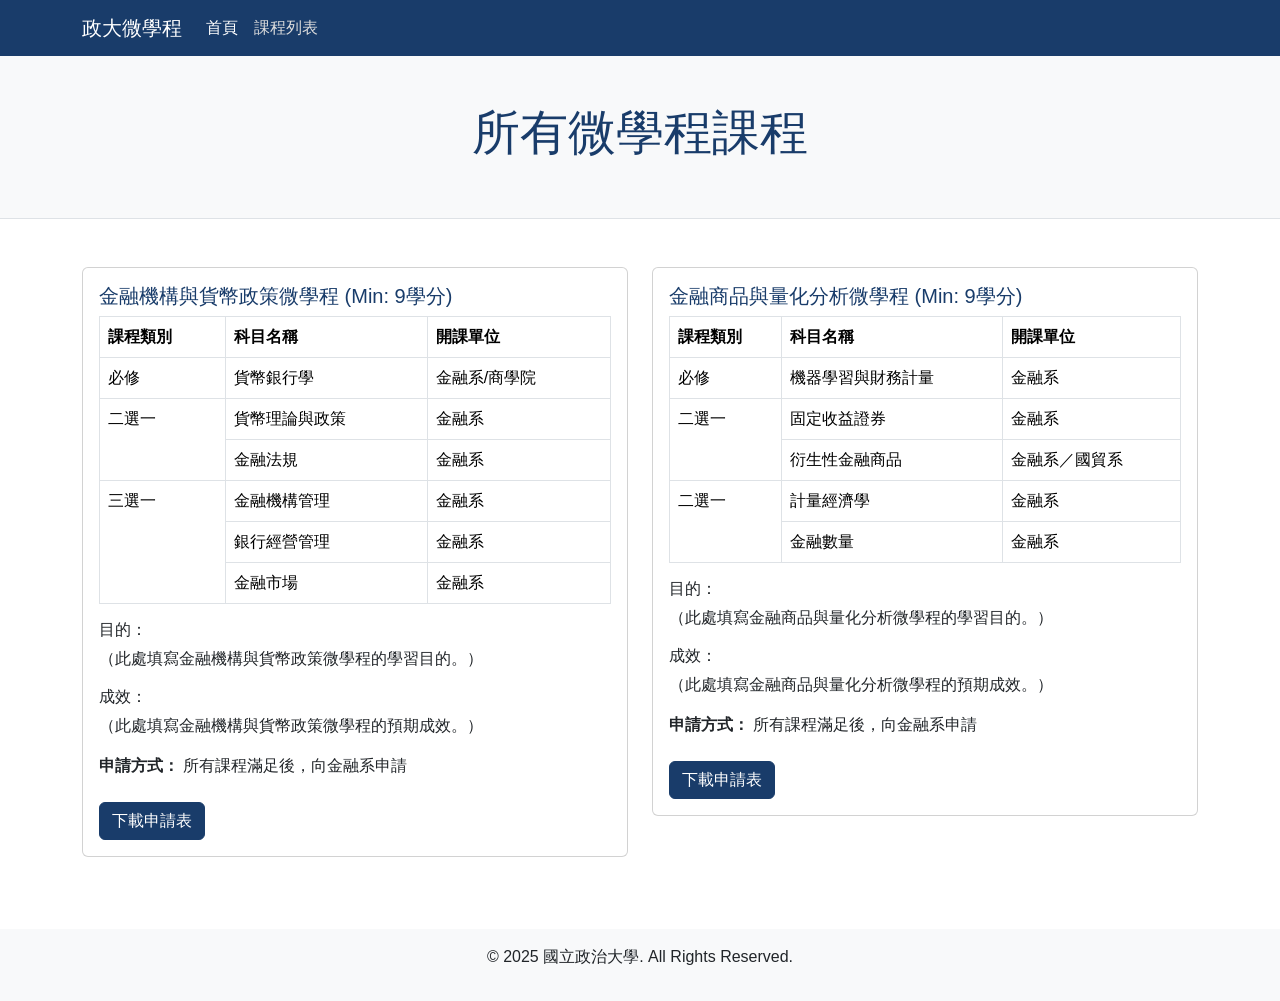
==== courses.html @ 25c5109f "feat: Implement initial version of micro-program website - Create and style pages for introducing NC" ====
<!DOCTYPE html>
<html lang="zh-Hant">
<head>
    <meta charset="UTF-8">
    <meta name="viewport" content="width=device-width, initial-scale=1.0">
    <title>課程列表 - 政大微學程</title>
    <link href="https://cdn.jsdelivr.net/npm/bootstrap@5.3.3/dist/css/bootstrap.min.css" rel="stylesheet">
    <link rel="stylesheet" href="style.css">
</head>
<body>

    <nav class="navbar navbar-expand-lg navbar-dark bg-primary-nccu">
        <div class="container">
            <a class="navbar-brand" href="index.html">政大微學程</a>
            <button class="navbar-toggler" type="button" data-bs-toggle="collapse" data-bs-target="#navbarNav" aria-controls="navbarNav" aria-expanded="false" aria-label="Toggle navigation">
                <span class="navbar-toggler-icon"></span>
            </button>
            <div class="collapse navbar-collapse" id="navbarNav">
                <ul class="navbar-nav">
                    <li class="nav-item">
                        <a class="nav-link" href="index.html">首頁</a>
                    </li>
                    <li class="nav-item">
                        <a class="nav-link active" aria-current="page" href="courses.html">課程列表</a>
                    </li>
                </ul>
            </div>
        </div>
    </nav>

    <header class="page-header text-center py-5">
        <div class="container">
            <h1 class="display-5">所有微學程課程</h1>
        </div>
    </header>

    <main class="container my-5">
        <div class="row">
            <!-- 金融機構與貨幣政策微學程 -->
            <div class="col-md-6 mb-4">
                <div class="card">
                    <div class="card-body">
                        <h5 class="card-title">金融機構與貨幣政策微學程 (Min: 9學分)</h5>
                        <table class="table table-bordered">
                            <thead>
                                <tr>
                                    <th>課程類別</th>
                                    <th>科目名稱</th>
                                    <th>開課單位</th>
                                </tr>
                            </thead>
                            <tbody>
                                <tr>
                                    <td>必修</td>
                                    <td>貨幣銀行學</td>
                                    <td>金融系/商學院</td>
                                </tr>
                                <tr>
                                    <td rowspan="2">二選一</td>
                                    <td>貨幣理論與政策</td>
                                    <td>金融系</td>
                                </tr>
                                <tr>
                                    <td>金融法規</td>
                                    <td>金融系</td>
                                </tr>
                                <tr>
                                    <td rowspan="3">三選一</td>
                                    <td>金融機構管理</td>
                                    <td>金融系</td>
                                </tr>
                                <tr>
                                    <td>銀行經營管理</td>
                                    <td>金融系</td>
                                </tr>
                                <tr>
                                    <td>金融市場</td>
                                    <td>金融系</td>
                                </tr>
                            </tbody>
                        </table>
                        <h6>目的：</h6>
                        <p class="card-text">（此處填寫金融機構與貨幣政策微學程的學習目的。）</p>
                        <h6>成效：</h6>
                        <p class="card-text">（此處填寫金融機構與貨幣政策微學程的預期成效。）</p>
                        <p class="card-text"><strong>申請方式：</strong> 所有課程滿足後，向金融系申請</p>
                        <a href="金融系微學程結業證明申請表.doc" class="btn btn-primary mt-2" download>下載申請表</a>
                    </div>
                </div>
            </div>
            <!-- 金融商品與量化分析微學程 -->
            <div class="col-md-6 mb-4">
                <div class="card">
                    <div class="card-body">
                        <h5 class="card-title">金融商品與量化分析微學程 (Min: 9學分)</h5>
                        <table class="table table-bordered">
                            <thead>
                                <tr>
                                    <th>課程類別</th>
                                    <th>科目名稱</th>
                                    <th>開課單位</th>
                                </tr>
                            </thead>
                            <tbody>
                                <tr>
                                    <td>必修</td>
                                    <td>機器學習與財務計量</td>
                                    <td>金融系</td>
                                </tr>
                                <tr>
                                    <td rowspan="2">二選一</td>
                                    <td>固定收益證券</td>
                                    <td>金融系</td>
                                </tr>
                                <tr>
                                    <td>衍生性金融商品</td>
                                    <td>金融系／國貿系</td>
                                </tr>
                                <tr>
                                    <td rowspan="2">二選一</td>
                                    <td>計量經濟學</td>
                                    <td>金融系</td>
                                </tr>
                                <tr>
                                    <td>金融數量</td>
                                    <td>金融系</td>
                                </tr>
                            </tbody>
                        </table>
                        <h6>目的：</h6>
                        <p class="card-text">（此處填寫金融商品與量化分析微學程的學習目的。）</p>
                        <h6>成效：</h6>
                        <p class="card-text">（此處填寫金融商品與量化分析微學程的預期成效。）</p>
                        <p class="card-text"><strong>申請方式：</strong> 所有課程滿足後，向金融系申請</p>
                        <a href="金融系微學程結業證明申請表.doc" class="btn btn-primary mt-2" download>下載申請表</a>
                    </div>
                </div>
            </div>
        </div>
    </main>

    <footer class="bg-light text-center py-3">
        <p>&copy; 2025 國立政治大學. All Rights Reserved.</p>
    </footer>

    <script src="https://cdn.jsdelivr.net/npm/bootstrap@5.3.3/dist/js/bootstrap.bundle.min.js"></script>
</body>
</html>
---- style.css ----
/*
 * NCCU College of Commerce Theme
 * Primary Color: #193C6A (Dark Blue)
 * Accent Color: #2A65B1 (Lighter Blue)
 */

/* --- General Style Overrides --- */
body {
    font-family: 'Helvetica Neue', Helvetica, Arial, sans-serif;
}

/* --- Navbar --- */
.navbar.bg-primary-nccu {
    background-color: #193C6A !important;
}

.navbar.bg-primary-nccu .navbar-brand,
.navbar.bg-primary-nccu .nav-link {
    color: #ffffff !important;
}

.navbar.bg-primary-nccu .nav-link.active,
.navbar.bg-primary-nccu .nav-link:hover {
    color: #dddddd !important;
}

/* --- Hero Section (index.html) --- */
.hero-section {
    background-color: #193C6A;
    color: white;
}

/* --- Page Header (courses.html) --- */
.page-header {
    background-color: #f8f9fa; /* Bootstrap light gray */
    border-bottom: 1px solid #dee2e6;
}

.page-header h1 {
    color: #193C6A;
}

/* --- Buttons --- */
.btn-primary {
    background-color: #193C6A;
    border-color: #193C6A;
}

.btn-primary:hover {
    background-color: #2A65B1;
    border-color: #2A65B1;
}

/* --- Links --- */
a {
    color: #193C6A;
}

a:hover {
    color: #2A65B1;
}

/* --- Card & Table --- */
.card-title {
    color: #193C6A;
}

.table thead {
    background-color: #193C6A !important;
    color: white;
}
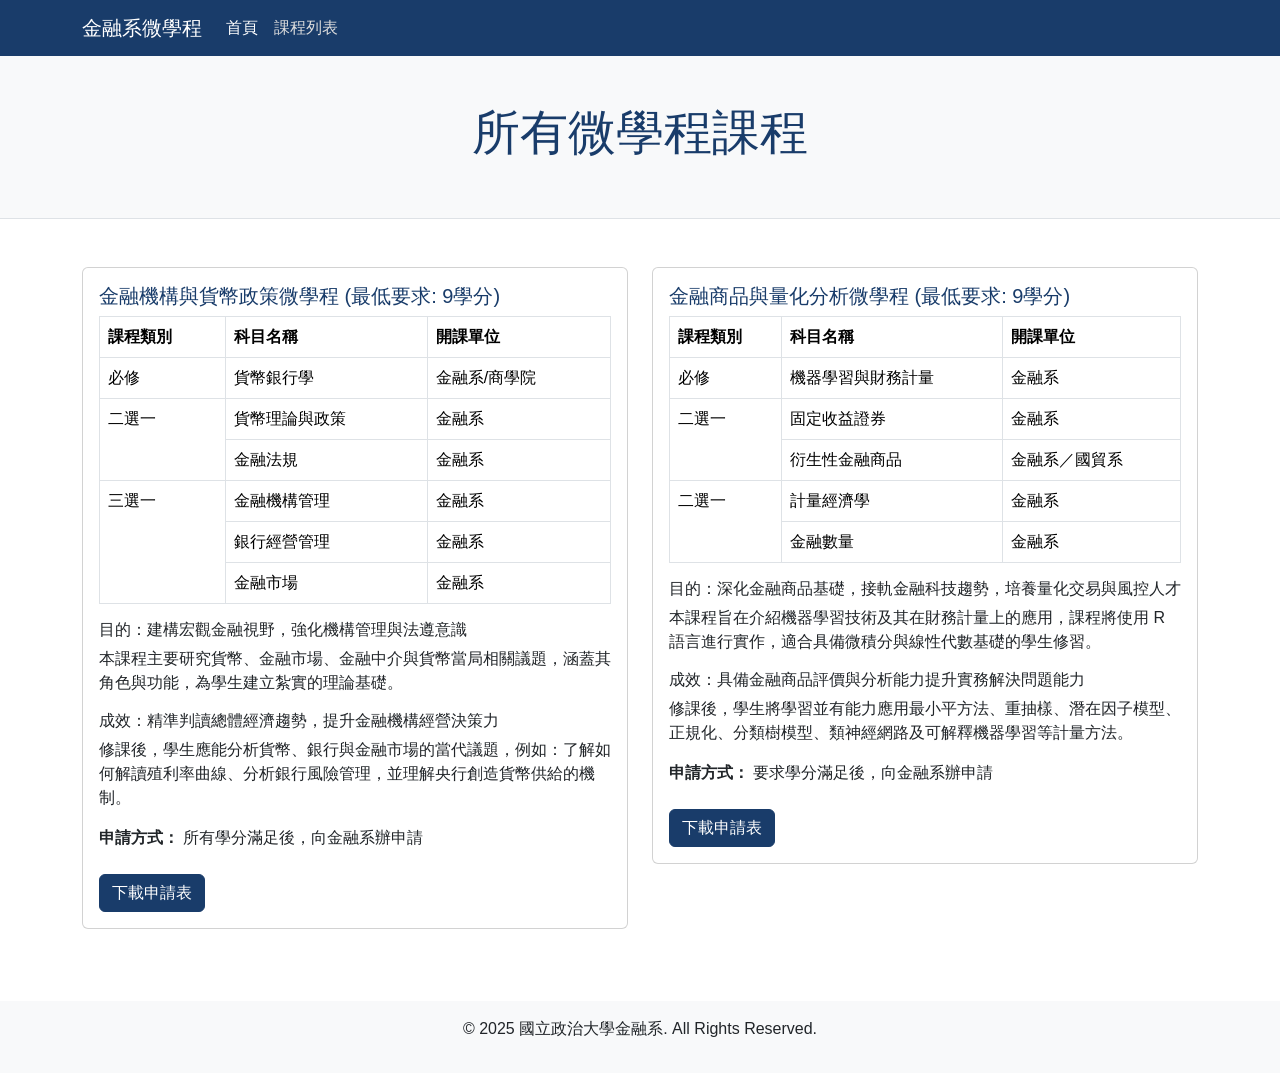
==== commit dc2fd83c: "feat: increase icon size in advantages section" ====
--- a/courses.html
+++ b/courses.html
@@ -3,7 +3,7 @@
 <head>
     <meta charset="UTF-8">
     <meta name="viewport" content="width=device-width, initial-scale=1.0">
-    <title>課程列表 - 政大微學程</title>
+    <title>課程列表 - 金融系微學程</title>
     <link href="https://cdn.jsdelivr.net/npm/bootstrap@5.3.3/dist/css/bootstrap.min.css" rel="stylesheet">
     <link rel="stylesheet" href="style.css">
 </head>
@@ -11,7 +11,7 @@
 
     <nav class="navbar navbar-expand-lg navbar-dark bg-primary-nccu">
         <div class="container">
-            <a class="navbar-brand" href="index.html">政大微學程</a>
+            <a class="navbar-brand" href="index.html">金融系微學程</a>
             <button class="navbar-toggler" type="button" data-bs-toggle="collapse" data-bs-target="#navbarNav" aria-controls="navbarNav" aria-expanded="false" aria-label="Toggle navigation">
                 <span class="navbar-toggler-icon"></span>
             </button>
@@ -40,7 +40,7 @@
             <div class="col-md-6 mb-4">
                 <div class="card">
                     <div class="card-body">
-                        <h5 class="card-title">金融機構與貨幣政策微學程 (Min: 9學分)</h5>
+                        <h5 class="card-title">金融機構與貨幣政策微學程 (最低要求: 9學分)</h5>
                         <table class="table table-bordered">
                             <thead>
                                 <tr>
@@ -79,11 +79,11 @@
                                 </tr>
                             </tbody>
                         </table>
-                        <h6>目的：</h6>
-                        <p class="card-text">（此處填寫金融機構與貨幣政策微學程的學習目的。）</p>
-                        <h6>成效：</h6>
-                        <p class="card-text">（此處填寫金融機構與貨幣政策微學程的預期成效。）</p>
-                        <p class="card-text"><strong>申請方式：</strong> 所有課程滿足後，向金融系申請</p>
+                        <h6>目的：建構宏觀金融視野，強化機構管理與法遵意識</h6>
+                        <p class="card-text">本課程主要研究貨幣、金融市場、金融中介與貨幣當局相關議題，涵蓋其角色與功能，為學生建立紮實的理論基礎。</p>
+                        <h6>成效：精準判讀總體經濟趨勢，提升金融機構經營決策力</h6>
+                        <p class="card-text">修課後，學生應能分析貨幣、銀行與金融市場的當代議題，例如：了解如何解讀殖利率曲線、分析銀行風險管理，並理解央行創造貨幣供給的機制。</p>
+                        <p class="card-text"><strong>申請方式：</strong> 所有學分滿足後，向金融系辦申請</p>
                         <a href="金融系微學程結業證明申請表.doc" class="btn btn-primary mt-2" download>下載申請表</a>
                     </div>
                 </div>
@@ -92,7 +92,7 @@
             <div class="col-md-6 mb-4">
                 <div class="card">
                     <div class="card-body">
-                        <h5 class="card-title">金融商品與量化分析微學程 (Min: 9學分)</h5>
+                        <h5 class="card-title">金融商品與量化分析微學程 (最低要求: 9學分)</h5>
                         <table class="table table-bordered">
                             <thead>
                                 <tr>
@@ -127,11 +127,11 @@
                                 </tr>
                             </tbody>
                         </table>
-                        <h6>目的：</h6>
-                        <p class="card-text">（此處填寫金融商品與量化分析微學程的學習目的。）</p>
-                        <h6>成效：</h6>
-                        <p class="card-text">（此處填寫金融商品與量化分析微學程的預期成效。）</p>
-                        <p class="card-text"><strong>申請方式：</strong> 所有課程滿足後，向金融系申請</p>
+                        <h6>目的：深化金融商品基礎，接軌金融科技趨勢，培養量化交易與風控人才</h6>
+                        <p class="card-text">本課程旨在介紹機器學習技術及其在財務計量上的應用，課程將使用 R 語言進行實作，適合具備微積分與線性代數基礎的學生修習。</p>
+                        <h6>成效：具備金融商品評價與分析能力提升實務解決問題能力</h6>
+                        <p class="card-text">修課後，學生將學習並有能力應用最小平方法、重抽樣、潛在因子模型、正規化、分類樹模型、類神經網路及可解釋機器學習等計量方法。</p>
+                        <p class="card-text"><strong>申請方式：</strong> 要求學分滿足後，向金融系辦申請</p>
                         <a href="金融系微學程結業證明申請表.doc" class="btn btn-primary mt-2" download>下載申請表</a>
                     </div>
                 </div>
@@ -140,7 +140,7 @@
     </main>
 
     <footer class="bg-light text-center py-3">
-        <p>&copy; 2025 國立政治大學. All Rights Reserved.</p>
+        <p>&copy; 2025 國立政治大學金融系. All Rights Reserved.</p>
     </footer>
 
     <script src="https://cdn.jsdelivr.net/npm/bootstrap@5.3.3/dist/js/bootstrap.bundle.min.js"></script>
--- a/style.css
+++ b/style.css
@@ -7,6 +7,12 @@
 /* --- General Style Overrides --- */
 body {
     font-family: 'Helvetica Neue', Helvetica, Arial, sans-serif;
+}
+
+h2, h3 {
+    color: #193C6A;
+    font-weight: bold;
+    margin-bottom: 1rem;
 }
 
 /* --- Navbar --- */
@@ -60,6 +66,31 @@
     color: #2A65B1;
 }
 
+/* --- Advantage Cards (index.html) --- */
+.advantage-card {
+    padding: 2rem;
+    border: 1px solid #e9ecef;
+    border-radius: 0.5rem;
+    background-color: #fff;
+    box-shadow: 0 4px 8px rgba(0, 0, 0, 0.05);
+    transition: transform 0.3s ease, box-shadow 0.3s ease;
+}
+
+.advantage-card:hover {
+    transform: translateY(-5px);
+    box-shadow: 0 8px 16px rgba(0, 0, 0, 0.1);
+}
+
+.advantage-card i {
+    color: #193C6A;
+}
+
+.advantage-card h4 {
+    color: #193C6A;
+    font-weight: bold;
+    margin-top: 1rem;
+}
+
 /* --- Card & Table --- */
 .card-title {
     color: #193C6A;
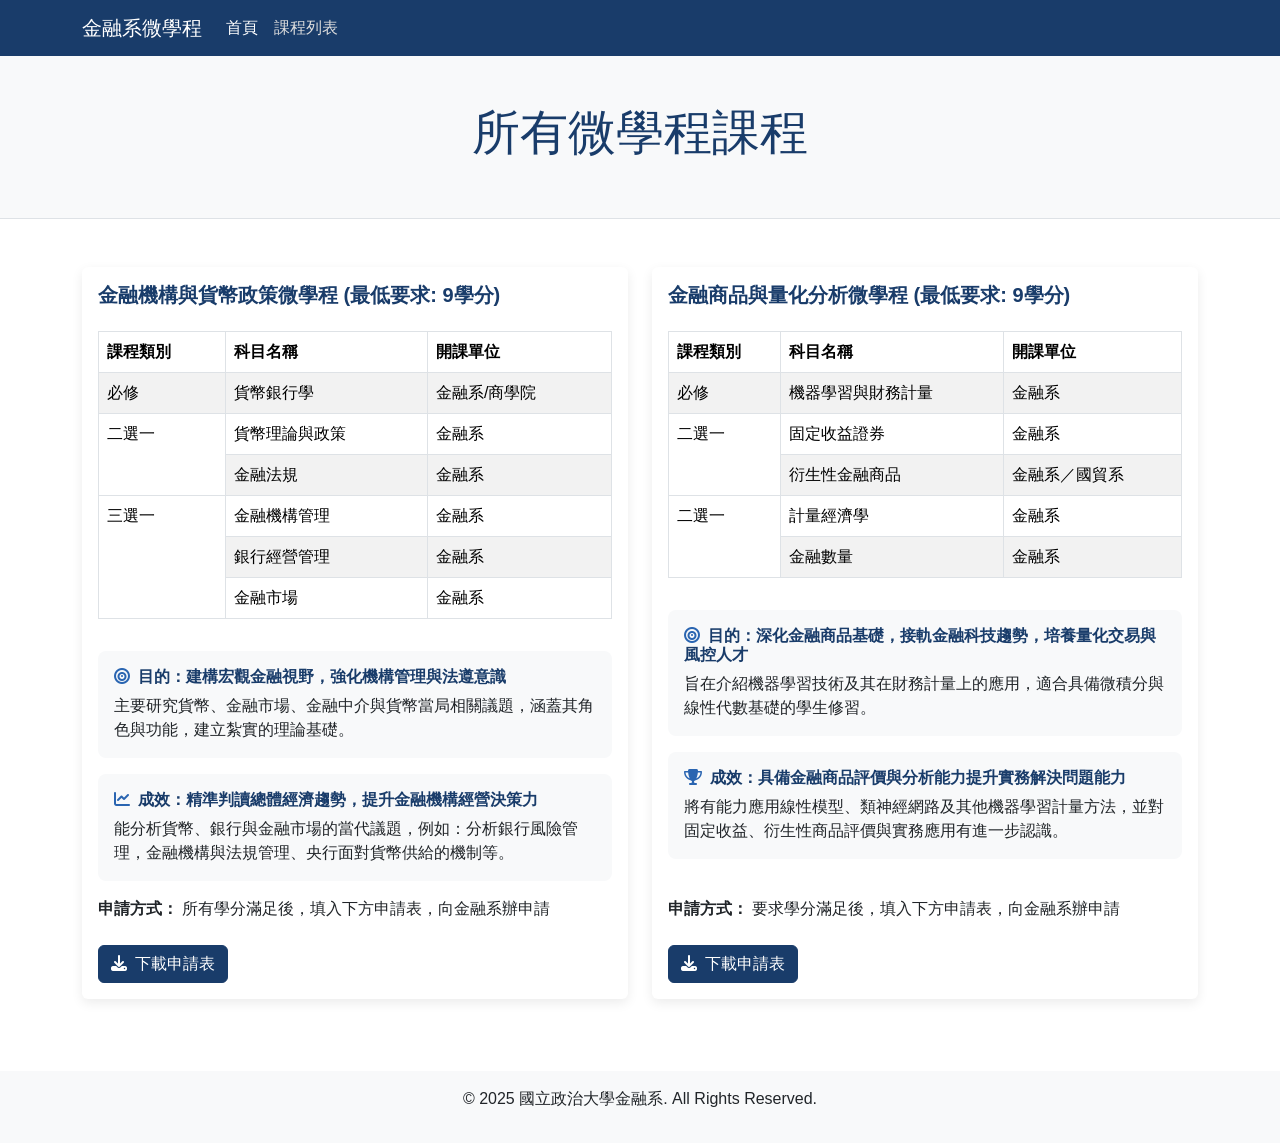
==== commit 1287ffb7: "feat: beautify courses page" ====
--- a/courses.html
+++ b/courses.html
@@ -6,6 +6,7 @@
     <title>課程列表 - 金融系微學程</title>
     <link href="https://cdn.jsdelivr.net/npm/bootstrap@5.3.3/dist/css/bootstrap.min.css" rel="stylesheet">
     <link rel="stylesheet" href="style.css">
+    <link rel="stylesheet" href="https://cdnjs.cloudflare.com/ajax/libs/font-awesome/6.5.1/css/all.min.css">
 </head>
 <body>
 
@@ -37,102 +38,118 @@
     <main class="container my-5">
         <div class="row">
             <!-- 金融機構與貨幣政策微學程 -->
-            <div class="col-md-6 mb-4">
-                <div class="card">
-                    <div class="card-body">
+            <div class="col-lg-6 mb-4">
+                <div class="card h-100">
+                    <div class="card-body d-flex flex-column">
                         <h5 class="card-title">金融機構與貨幣政策微學程 (最低要求: 9學分)</h5>
-                        <table class="table table-bordered">
-                            <thead>
-                                <tr>
-                                    <th>課程類別</th>
-                                    <th>科目名稱</th>
-                                    <th>開課單位</th>
-                                </tr>
-                            </thead>
-                            <tbody>
-                                <tr>
-                                    <td>必修</td>
-                                    <td>貨幣銀行學</td>
-                                    <td>金融系/商學院</td>
-                                </tr>
-                                <tr>
-                                    <td rowspan="2">二選一</td>
-                                    <td>貨幣理論與政策</td>
-                                    <td>金融系</td>
-                                </tr>
-                                <tr>
-                                    <td>金融法規</td>
-                                    <td>金融系</td>
-                                </tr>
-                                <tr>
-                                    <td rowspan="3">三選一</td>
-                                    <td>金融機構管理</td>
-                                    <td>金融系</td>
-                                </tr>
-                                <tr>
-                                    <td>銀行經營管理</td>
-                                    <td>金融系</td>
-                                </tr>
-                                <tr>
-                                    <td>金融市場</td>
-                                    <td>金融系</td>
-                                </tr>
-                            </tbody>
-                        </table>
-                        <h6>目的：建構宏觀金融視野，強化機構管理與法遵意識</h6>
-                        <p class="card-text">本課程主要研究貨幣、金融市場、金融中介與貨幣當局相關議題，涵蓋其角色與功能，為學生建立紮實的理論基礎。</p>
-                        <h6>成效：精準判讀總體經濟趨勢，提升金融機構經營決策力</h6>
-                        <p class="card-text">修課後，學生應能分析貨幣、銀行與金融市場的當代議題，例如：了解如何解讀殖利率曲線、分析銀行風險管理，並理解央行創造貨幣供給的機制。</p>
-                        <p class="card-text"><strong>申請方式：</strong> 所有學分滿足後，向金融系辦申請</p>
-                        <a href="金融系微學程結業證明申請表.doc" class="btn btn-primary mt-2" download>下載申請表</a>
+                        <div class="table-responsive">
+                            <table class="table table-bordered table-striped table-hover">
+                                <thead>
+                                    <tr>
+                                        <th>課程類別</th>
+                                        <th>科目名稱</th>
+                                        <th>開課單位</th>
+                                    </tr>
+                                </thead>
+                                <tbody>
+                                    <tr>
+                                        <td>必修</td>
+                                        <td>貨幣銀行學</td>
+                                        <td>金融系/商學院</td>
+                                    </tr>
+                                    <tr>
+                                        <td rowspan="2">二選一</td>
+                                        <td>貨幣理論與政策</td>
+                                        <td>金融系</td>
+                                    </tr>
+                                    <tr>
+                                        <td>金融法規</td>
+                                        <td>金融系</td>
+                                    </tr>
+                                    <tr>
+                                        <td rowspan="3">三選一</td>
+                                        <td>金融機構管理</td>
+                                        <td>金融系</td>
+                                    </tr>
+                                    <tr>
+                                        <td>銀行經營管理</td>
+                                        <td>金融系</td>
+                                    </tr>
+                                    <tr>
+                                        <td>金融市場</td>
+                                        <td>金融系</td>
+                                    </tr>
+                                </tbody>
+                            </table>
+                        </div>
+                        <div class="info-section mt-3">
+                            <h6><i class="fas fa-bullseye me-2"></i>目的：建構宏觀金融視野，強化機構管理與法遵意識</h6>
+                            <p class="card-text">主要研究貨幣、金融市場、金融中介與貨幣當局相關議題，涵蓋其角色與功能，建立紮實的理論基礎。</p>
+                        </div>
+                        <div class="info-section mt-3">
+                            <h6><i class="fas fa-chart-line me-2"></i>成效：精準判讀總體經濟趨勢，提升金融機構經營決策力</h6>
+                            <p class="card-text">能分析貨幣、銀行與金融市場的當代議題，例如：分析銀行風險管理，金融機構與法規管理、央行面對貨幣供給的機制等。</p>
+                        </div>
+                        <div class="mt-auto">
+                            <p class="card-text mt-3"><strong>申請方式：</strong> 所有學分滿足後，填入下方申請表，向金融系辦申請</p>
+                            <a href="金融系微學程結業證明申請表.doc" class="btn btn-primary mt-2" download><i class="fas fa-download me-2"></i>下載申請表</a>
+                        </div>
                     </div>
                 </div>
             </div>
             <!-- 金融商品與量化分析微學程 -->
-            <div class="col-md-6 mb-4">
-                <div class="card">
-                    <div class="card-body">
+            <div class="col-lg-6 mb-4">
+                <div class="card h-100">
+                    <div class="card-body d-flex flex-column">
                         <h5 class="card-title">金融商品與量化分析微學程 (最低要求: 9學分)</h5>
-                        <table class="table table-bordered">
-                            <thead>
-                                <tr>
-                                    <th>課程類別</th>
-                                    <th>科目名稱</th>
-                                    <th>開課單位</th>
-                                </tr>
-                            </thead>
-                            <tbody>
-                                <tr>
-                                    <td>必修</td>
-                                    <td>機器學習與財務計量</td>
-                                    <td>金融系</td>
-                                </tr>
-                                <tr>
-                                    <td rowspan="2">二選一</td>
-                                    <td>固定收益證券</td>
-                                    <td>金融系</td>
-                                </tr>
-                                <tr>
-                                    <td>衍生性金融商品</td>
-                                    <td>金融系／國貿系</td>
-                                </tr>
-                                <tr>
-                                    <td rowspan="2">二選一</td>
-                                    <td>計量經濟學</td>
-                                    <td>金融系</td>
-                                </tr>
-                                <tr>
-                                    <td>金融數量</td>
-                                    <td>金融系</td>
-                                </tr>
-                            </tbody>
-                        </table>
-                        <h6>目的：深化金融商品基礎，接軌金融科技趨勢，培養量化交易與風控人才</h6>
-                        <p class="card-text">本課程旨在介紹機器學習技術及其在財務計量上的應用，課程將使用 R 語言進行實作，適合具備微積分與線性代數基礎的學生修習。</p>
-                        <h6>成效：具備金融商品評價與分析能力提升實務解決問題能力</h6>
-                        <p class="card-text">修課後，學生將學習並有能力應用最小平方法、重抽樣、潛在因子模型、正規化、分類樹模型、類神經網路及可解釋機器學習等計量方法。</p>
-                        <p class="card-text"><strong>申請方式：</strong> 要求學分滿足後，向金融系辦申請</p>
-                        <a href="金融系微學程結業證明申請表.doc" class="btn btn-primary mt-2" download>下載申請表</a>
+                        <div class="table-responsive">
+                            <table class="table table-bordered table-striped table-hover">
+                                <thead>
+                                    <tr>
+                                        <th>課程類別</th>
+                                        <th>科目名稱</th>
+                                        <th>開課單位</th>
+                                    </tr>
+                                </thead>
+                                <tbody>
+                                    <tr>
+                                        <td>必修</td>
+                                        <td>機器學習與財務計量</td>
+                                        <td>金融系</td>
+                                    </tr>
+                                    <tr>
+                                        <td rowspan="2">二選一</td>
+                                        <td>固定收益證券</td>
+                                        <td>金融系</td>
+                                    </tr>
+                                    <tr>
+                                        <td>衍生性金融商品</td>
+                                        <td>金融系／國貿系</td>
+                                    </tr>
+                                    <tr>
+                                        <td rowspan="2">二選一</td>
+                                        <td>計量經濟學</td>
+                                        <td>金融系</td>
+                                    </tr>
+                                    <tr>
+                                        <td>金融數量</td>
+                                        <td>金融系</td>
+                                    </tr>
+                                </tbody>
+                            </table>
+                        </div>
+                        <div class="info-section mt-3">
+                            <h6><i class="fas fa-bullseye me-2"></i>目的：深化金融商品基礎，接軌金融科技趨勢，培養量化交易與風控人才</h6>
+                            <p class="card-text">旨在介紹機器學習技術及其在財務計量上的應用，適合具備微積分與線性代數基礎的學生修習。</p>
+                        </div>
+                        <div class="info-section mt-3">
+                            <h6><i class="fas fa-trophy me-2"></i>成效：具備金融商品評價與分析能力提升實務解決問題能力</h6>
+                            <p class="card-text">將有能力應用線性模型、類神經網路及其他機器學習計量方法，並對固定收益、衍生性商品評價與實務應用有進一步認識。</p>
+                        </div>
+                        <div class="mt-auto">
+                            <p class="card-text mt-3"><strong>申請方式：</strong> 要求學分滿足後，填入下方申請表，向金融系辦申請</p>
+                            <a href="金融系微學程結業證明申請表.doc" class="btn btn-primary mt-2" download><i class="fas fa-download me-2"></i>下載申請表</a>
+                        </div>
                     </div>
                 </div>
             </div>
--- a/style.css
+++ b/style.css
@@ -9,11 +9,15 @@
     font-family: 'Helvetica Neue', Helvetica, Arial, sans-serif;
 }
 
-h2, h3 {
+h2, h3, h5, h6 {
     color: #193C6A;
     font-weight: bold;
+}
+
+h2, h3 {
     margin-bottom: 1rem;
 }
+
 
 /* --- Navbar --- */
 .navbar.bg-primary-nccu {
@@ -91,6 +95,28 @@
     margin-top: 1rem;
 }
 
+/* --- Course Page --- */
+.card {
+    border: none;
+    box-shadow: 0 4px 12px rgba(0, 0, 0, 0.08);
+    transition: transform 0.3s ease, box-shadow 0.3s ease;
+}
+
+.card:hover {
+    transform: translateY(-5px);
+    box-shadow: 0 8px 20px rgba(0, 0, 0, 0.12);
+}
+
+.info-section {
+    background-color: #f8f9fa;
+    padding: 1rem;
+    border-radius: 0.5rem;
+}
+
+.info-section h6 i {
+    color: #2A65B1;
+}
+
 /* --- Card & Table --- */
 .card-title {
     color: #193C6A;
@@ -99,4 +125,7 @@
 .table thead {
     background-color: #193C6A !important;
     color: white;
+}
+.table-responsive {
+    margin-top: 1rem;
 }
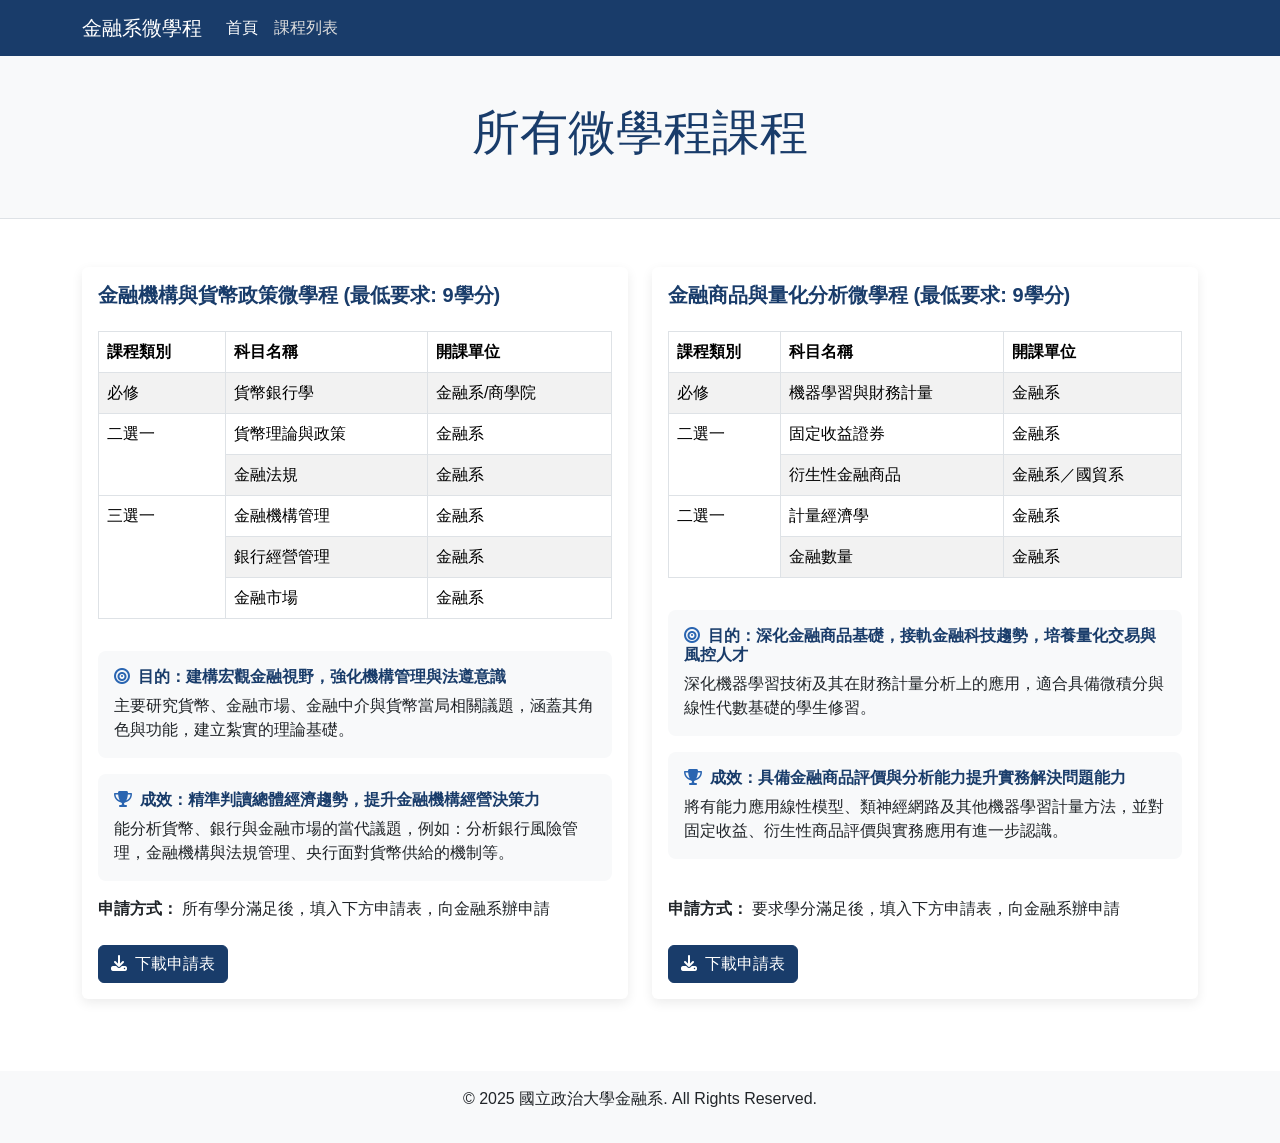
==== commit 941accda: "refactor: update text and icons on pages" ====
--- a/courses.html
+++ b/courses.html
@@ -87,7 +87,7 @@
                             <p class="card-text">主要研究貨幣、金融市場、金融中介與貨幣當局相關議題，涵蓋其角色與功能，建立紮實的理論基礎。</p>
                         </div>
                         <div class="info-section mt-3">
-                            <h6><i class="fas fa-chart-line me-2"></i>成效：精準判讀總體經濟趨勢，提升金融機構經營決策力</h6>
+                            <h6><i class="fas fa-trophy me-2"></i>成效：精準判讀總體經濟趨勢，提升金融機構經營決策力</h6>
                             <p class="card-text">能分析貨幣、銀行與金融市場的當代議題，例如：分析銀行風險管理，金融機構與法規管理、央行面對貨幣供給的機制等。</p>
                         </div>
                         <div class="mt-auto">
@@ -140,7 +140,7 @@
                         </div>
                         <div class="info-section mt-3">
                             <h6><i class="fas fa-bullseye me-2"></i>目的：深化金融商品基礎，接軌金融科技趨勢，培養量化交易與風控人才</h6>
-                            <p class="card-text">旨在介紹機器學習技術及其在財務計量上的應用，適合具備微積分與線性代數基礎的學生修習。</p>
+                            <p class="card-text">深化機器學習技術及其在財務計量分析上的應用，適合具備微積分與線性代數基礎的學生修習。</p>
                         </div>
                         <div class="info-section mt-3">
                             <h6><i class="fas fa-trophy me-2"></i>成效：具備金融商品評價與分析能力提升實務解決問題能力</h6>
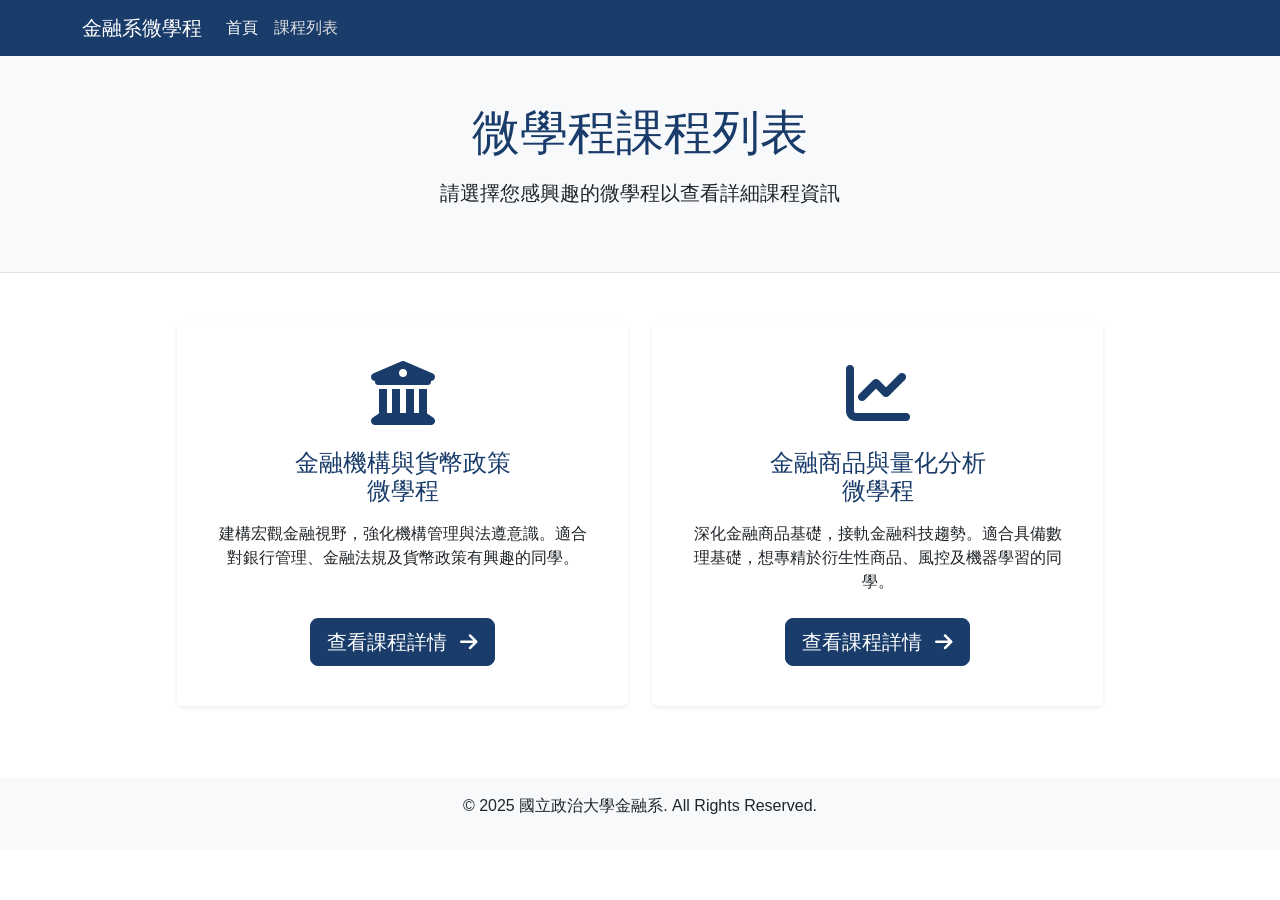
==== commit de7ba4fd: "Add files via upload" ====
--- a/courses.html
+++ b/courses.html
@@ -31,125 +31,41 @@
 
     <header class="page-header text-center py-5">
         <div class="container">
-            <h1 class="display-5">所有微學程課程</h1>
+            <h1 class="display-5">微學程課程列表</h1>
+            <p class="lead mt-3">請選擇您感興趣的微學程以查看詳細課程資訊</p>
         </div>
     </header>
 
     <main class="container my-5">
-        <div class="row">
-            <!-- 金融機構與貨幣政策微學程 -->
-            <div class="col-lg-6 mb-4">
-                <div class="card h-100">
-                    <div class="card-body d-flex flex-column">
-                        <h5 class="card-title">金融機構與貨幣政策微學程 (最低要求: 9學分)</h5>
-                        <div class="table-responsive">
-                            <table class="table table-bordered table-striped table-hover">
-                                <thead>
-                                    <tr>
-                                        <th>課程類別</th>
-                                        <th>科目名稱</th>
-                                        <th>開課單位</th>
-                                    </tr>
-                                </thead>
-                                <tbody>
-                                    <tr>
-                                        <td>必修</td>
-                                        <td>貨幣銀行學</td>
-                                        <td>金融系/商學院</td>
-                                    </tr>
-                                    <tr>
-                                        <td rowspan="2">二選一</td>
-                                        <td>貨幣理論與政策</td>
-                                        <td>金融系</td>
-                                    </tr>
-                                    <tr>
-                                        <td>金融法規</td>
-                                        <td>金融系</td>
-                                    </tr>
-                                    <tr>
-                                        <td rowspan="3">三選一</td>
-                                        <td>金融機構管理</td>
-                                        <td>金融系</td>
-                                    </tr>
-                                    <tr>
-                                        <td>銀行經營管理</td>
-                                        <td>金融系</td>
-                                    </tr>
-                                    <tr>
-                                        <td>金融市場</td>
-                                        <td>金融系</td>
-                                    </tr>
-                                </tbody>
-                            </table>
+        <div class="row justify-content-center">
+            <!-- 金融機構與貨幣政策微學程 Selection Card -->
+            <div class="col-md-5 mb-4">
+                <div class="card h-100 text-center p-4 shadow-sm">
+                    <div class="card-body d-flex flex-column align-items-center">
+                        <div class="mb-4 text-primary">
+                            <i class="fas fa-university fa-4x"></i>
                         </div>
-                        <div class="info-section mt-3">
-                            <h6><i class="fas fa-bullseye me-2"></i>目的：建構宏觀金融視野，強化機構管理與法遵意識</h6>
-                            <p class="card-text">主要研究貨幣、金融市場、金融中介與貨幣當局相關議題，涵蓋其角色與功能，建立紮實的理論基礎。</p>
-                        </div>
-                        <div class="info-section mt-3">
-                            <h6><i class="fas fa-trophy me-2"></i>成效：精準判讀總體經濟趨勢，提升金融機構經營決策力</h6>
-                            <p class="card-text">能分析貨幣、銀行與金融市場的當代議題，例如：分析銀行風險管理，金融機構與法規管理、央行面對貨幣供給的機制等。</p>
-                        </div>
-                        <div class="mt-auto">
-                            <p class="card-text mt-3"><strong>申請方式：</strong> 所有學分滿足後，填入下方申請表，向金融系辦申請</p>
-                            <a href="金融系微學程結業證明申請表.doc" class="btn btn-primary mt-2" download><i class="fas fa-download me-2"></i>下載申請表</a>
-                        </div>
+                        <h4 class="card-title mb-3">金融機構與貨幣政策<br>微學程</h4>
+                        <p class="card-text mb-4">建構宏觀金融視野，強化機構管理與法遵意識。適合對銀行管理、金融法規及貨幣政策有興趣的同學。</p>
+                        <a href="courses_institution.html" class="btn btn-primary btn-lg mt-auto">
+                            查看課程詳情 <i class="fas fa-arrow-right ms-2"></i>
+                        </a>
                     </div>
                 </div>
             </div>
-            <!-- 金融商品與量化分析微學程 -->
-            <div class="col-lg-6 mb-4">
-                <div class="card h-100">
-                    <div class="card-body d-flex flex-column">
-                        <h5 class="card-title">金融商品與量化分析微學程 (最低要求: 9學分)</h5>
-                        <div class="table-responsive">
-                            <table class="table table-bordered table-striped table-hover">
-                                <thead>
-                                    <tr>
-                                        <th>課程類別</th>
-                                        <th>科目名稱</th>
-                                        <th>開課單位</th>
-                                    </tr>
-                                </thead>
-                                <tbody>
-                                    <tr>
-                                        <td>必修</td>
-                                        <td>機器學習與財務計量</td>
-                                        <td>金融系</td>
-                                    </tr>
-                                    <tr>
-                                        <td rowspan="2">二選一</td>
-                                        <td>固定收益證券</td>
-                                        <td>金融系</td>
-                                    </tr>
-                                    <tr>
-                                        <td>衍生性金融商品</td>
-                                        <td>金融系／國貿系</td>
-                                    </tr>
-                                    <tr>
-                                        <td rowspan="2">二選一</td>
-                                        <td>計量經濟學</td>
-                                        <td>金融系</td>
-                                    </tr>
-                                    <tr>
-                                        <td>金融數量</td>
-                                        <td>金融系</td>
-                                    </tr>
-                                </tbody>
-                            </table>
+
+            <!-- 金融商品與量化分析微學程 Selection Card -->
+            <div class="col-md-5 mb-4">
+                <div class="card h-100 text-center p-4 shadow-sm">
+                    <div class="card-body d-flex flex-column align-items-center">
+                        <div class="mb-4 text-primary">
+                            <i class="fas fa-chart-line fa-4x"></i>
                         </div>
-                        <div class="info-section mt-3">
-                            <h6><i class="fas fa-bullseye me-2"></i>目的：深化金融商品基礎，接軌金融科技趨勢，培養量化交易與風控人才</h6>
-                            <p class="card-text">深化機器學習技術及其在財務計量分析上的應用，適合具備微積分與線性代數基礎的學生修習。</p>
-                        </div>
-                        <div class="info-section mt-3">
-                            <h6><i class="fas fa-trophy me-2"></i>成效：具備金融商品評價與分析能力提升實務解決問題能力</h6>
-                            <p class="card-text">將有能力應用線性模型、類神經網路及其他機器學習計量方法，並對固定收益、衍生性商品評價與實務應用有進一步認識。</p>
-                        </div>
-                        <div class="mt-auto">
-                            <p class="card-text mt-3"><strong>申請方式：</strong> 要求學分滿足後，填入下方申請表，向金融系辦申請</p>
-                            <a href="金融系微學程結業證明申請表.doc" class="btn btn-primary mt-2" download><i class="fas fa-download me-2"></i>下載申請表</a>
-                        </div>
+                        <h4 class="card-title mb-3">金融商品與量化分析<br>微學程</h4>
+                        <p class="card-text mb-4">深化金融商品基礎，接軌金融科技趨勢。適合具備數理基礎，想專精於衍生性商品、風控及機器學習的同學。</p>
+                        <a href="courses_quant.html" class="btn btn-primary btn-lg mt-auto">
+                            查看課程詳情 <i class="fas fa-arrow-right ms-2"></i>
+                        </a>
                     </div>
                 </div>
             </div>
@@ -162,4 +78,4 @@
 
     <script src="https://cdn.jsdelivr.net/npm/bootstrap@5.3.3/dist/js/bootstrap.bundle.min.js"></script>
 </body>
-</html>
+</html>
--- a/style.css
+++ b/style.css
@@ -70,6 +70,11 @@
     color: #2A65B1;
 }
 
+/* --- Utilities --- */
+.text-primary {
+    color: #193C6A !important;
+}
+
 /* --- Advantage Cards (index.html) --- */
 .advantage-card {
     padding: 2rem;
